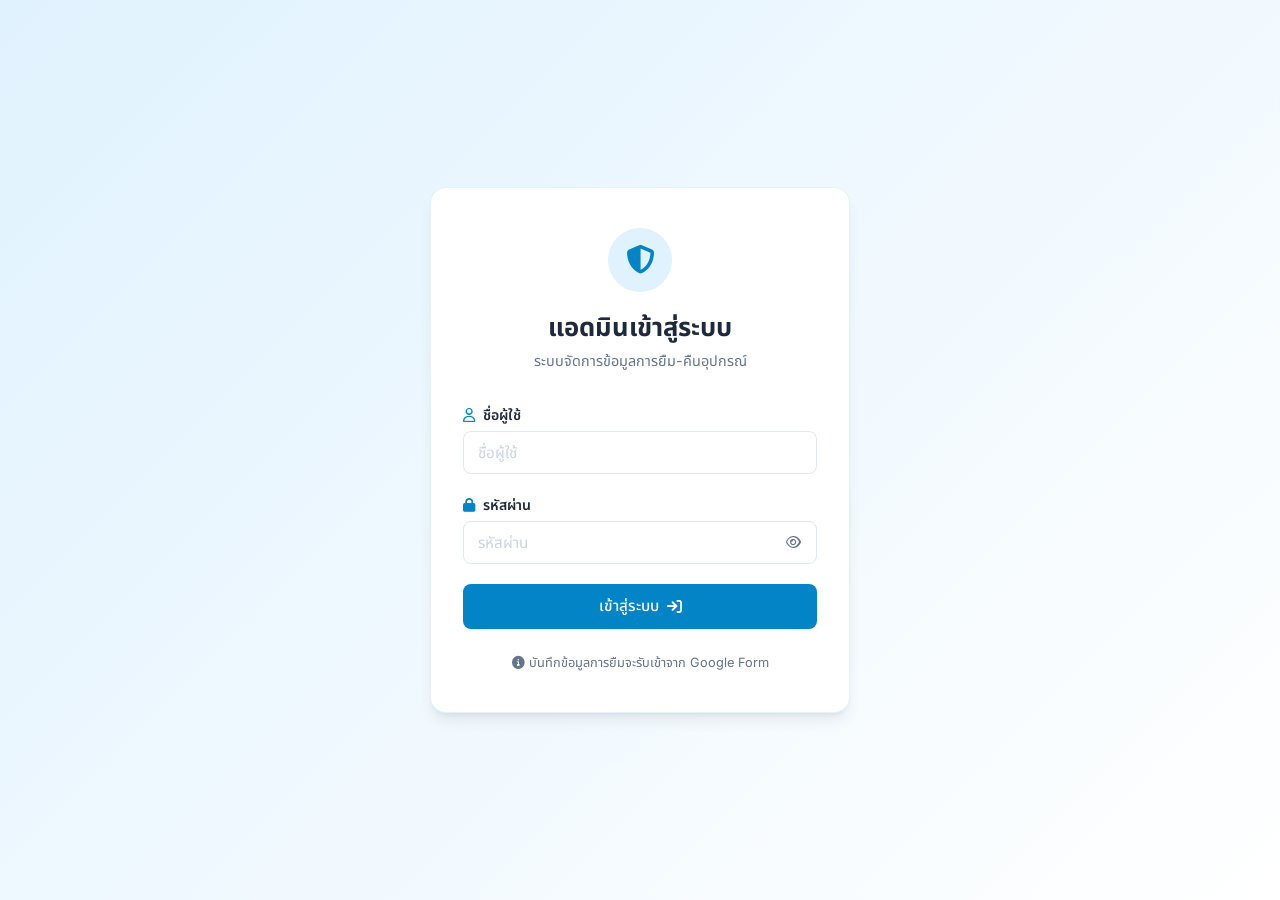
==== index.html @ 45a6f3db "Add date filter, pagination, CSV export, fix overdue status on form submit - Date range filter for s" ====
<!DOCTYPE html>
<html lang="th">
<head>
  <meta charset="UTF-8">
  <meta name="viewport" content="width=device-width, initial-scale=1.0">
  <title>ระบบยืม-คืนอุปกรณ์ - Admin Dashboard</title>
  <!-- Google Fonts -->
  <link rel="preconnect" href="https://fonts.googleapis.com">
  <link rel="preconnect" href="https://fonts.gstatic.com" crossorigin>
  <link href="https://fonts.googleapis.com/css2?family=Inter:wght@300;400;500;600;700&family=Noto+Sans+Thai:wght@300;400;500;600;700&display=swap" rel="stylesheet">
  <!-- CSS Styles -->
  <link rel="stylesheet" href="styles.css">
  <!-- FontAwesome for Icons -->
  <link rel="stylesheet" href="https://cdnjs.cloudflare.com/ajax/libs/font-awesome/6.4.0/css/all.min.css">
</head>
<body>

  <!-- Toast Notification Container -->
  <div id="toast-container" class="toast-container"></div>

  <!-- ==================== LOGIN SCREEN ==================== -->
  <div id="login-screen" class="auth-wrapper">
    <div class="auth-card">
      <div class="auth-header">
        <div class="auth-icon-circle">
          <i class="fa-solid fa-shield-halved"></i>
        </div>
        <h2>แอดมินเข้าสู่ระบบ</h2>
        <p>ระบบจัดการข้อมูลการยืม-คืนอุปกรณ์</p>
      </div>
      
      <form id="login-form" autocomplete="off">
        <div class="form-group">
          <label for="username"><i class="fa-regular fa-user"></i> ชื่อผู้ใช้</label>
          <input type="text" id="username" placeholder="ชื่อผู้ใช้" required>
        </div>
        
        <div class="form-group">
          <label for="password"><i class="fa-solid fa-lock"></i> รหัสผ่าน</label>
          <div class="password-input-wrapper">
            <input type="password" id="password" placeholder="รหัสผ่าน" required>
            <button type="button" id="toggle-password" class="btn-icon">
              <i class="fa-regular fa-eye"></i>
            </button>
          </div>
        </div>

        <button type="submit" class="btn btn-primary btn-block">
          <span>เข้าสู่ระบบ</span>
          <i class="fa-solid fa-arrow-right-to-bracket"></i>
        </button>
      </form>
      <div class="auth-footer">
        <p><i class="fa-solid fa-info-circle"></i> บันทึกข้อมูลการยืมจะรับเข้าจาก Google Form</p>
      </div>
    </div>
  </div>

  <!-- ==================== DASHBOARD SCREEN ==================== -->
  <div id="dashboard-screen" class="dashboard-wrapper" style="display: none;">
    
    <!-- Navigation Sidebar/Topbar -->
    <header class="navbar">
      <div class="navbar-brand">
        <div class="logo-circle">
          <i class="fa-solid fa-boxes-stacked"></i>
        </div>
        <div class="brand-text">
          <h1>ระบบยืม-คืนอุปกรณ์</h1>
          <span>แผงควบคุมผู้ดูแลระบบ (Admin)</span>
        </div>
      </div>
      <div class="navbar-actions">
        <span class="user-badge">
          <i class="fa-solid fa-user-gear"></i> ผู้ดูแลระบบ
        </span>
        <button id="btn-logout" class="btn btn-outline-danger">
          <i class="fa-solid fa-arrow-right-from-bracket"></i>
          <span>ออกจากระบบ</span>
        </button>
      </div>
    </header>

    <main class="dashboard-content">
      <!-- Welcome Alert Panel -->
      <div class="welcome-banner">
        <div class="banner-icon">
          <i class="fa-solid fa-circle-info"></i>
        </div>
        <div class="banner-text">
          <h3>ยินดีต้อนรับสู่ระบบจัดการข้อมูลยืม-คืน</h3>
          <p>ข้อมูลในตารางซิงค์จาก Google Sheets อัตโนมัติทุก 10 วินาที</p>
        </div>
        <button class="banner-close-btn" onclick="this.parentElement.remove()">&times;</button>
      </div>

      <!-- ==================== DAILY SUMMARY ==================== -->
      <section class="summary-section">
        <div class="section-header">
          <h2><i class="fa-solid fa-chart-pie"></i> สรุปความเคลื่อนไหว</h2>
          <div class="date-filter-group">
            <input type="date" id="filter-date-from" class="date-filter-input">
            <span class="date-filter-sep">ถึง</span>
            <input type="date" id="filter-date-to" class="date-filter-input">
            <button type="button" id="btn-today" class="btn-today">วันนี้</button>
          </div>
        </div>
        
        <div class="stats-grid">
          <!-- Card 1: Total Borrows Today -->
          <div class="stat-card">
            <div class="stat-icon bg-blue-light">
              <i class="fa-solid fa-calendar-plus text-blue"></i>
            </div>
            <div class="stat-info">
              <span class="stat-label" id="stat-label-borrows">รายการยืมวันนี้</span>
              <h3 id="stat-borrows-today" class="stat-number">0</h3>
              <span class="stat-subtext" id="stat-sub-borrows">อัปเดตวันนี้</span>
            </div>
          </div>

          <!-- Card 2: Returned Today -->
          <div class="stat-card">
            <div class="stat-icon bg-green-light">
              <i class="fa-solid fa-calendar-check text-green"></i>
            </div>
            <div class="stat-info">
              <span class="stat-label" id="stat-label-returns">ส่งคืนสำเร็จวันนี้</span>
              <h3 id="stat-returns-today" class="stat-number">0</h3>
              <span class="stat-subtext" id="stat-sub-returns">เช็คอินวันนี้</span>
            </div>
          </div>

          <!-- Card 3: Currently Borrowed -->
          <div class="stat-card">
            <div class="stat-icon bg-yellow-light">
              <i class="fa-solid fa-hourglass-half text-yellow"></i>
            </div>
            <div class="stat-info">
              <span class="stat-label">กำลังยืมอยู่ตอนนี้</span>
              <h3 id="stat-currently-borrowed" class="stat-number">0</h3>
              <span class="stat-subtext">ค้างส่งคืน</span>
            </div>
          </div>

          <!-- Card 4: Overdue Items -->
          <div class="stat-card">
            <div class="stat-icon bg-red-light">
              <i class="fa-solid fa-triangle-exclamation text-red"></i>
            </div>
            <div class="stat-info">
              <span class="stat-label">เกินกำหนดส่งคืน</span>
              <h3 id="stat-overdue" class="stat-number">0</h3>
              <span class="stat-subtext">รายการที่เลยกำหนด</span>
            </div>
          </div>
        </div>
      </section>

      <!-- ==================== TABLE RECORDS & CONTROLS ==================== -->
      <section class="table-section">
        <div class="table-controls-wrapper">
          <div class="controls-left">
            <div class="search-wrapper">
              <i class="fa-solid fa-magnifying-glass search-icon"></i>
              <input type="text" id="search-input" placeholder="ค้นหาด้วย ชื่อ, แผนก, อุปกรณ์...">
            </div>
            
            <div class="filter-wrapper">
              <i class="fa-solid fa-filter filter-icon"></i>
              <select id="status-filter">
                <option value="all">สถานะทั้งหมด</option>
                <option value="borrowing">กำลังยืม</option>
                <option value="returned">คืนแล้ว</option>
                <option value="overdue">เกินกำหนดส่งคืน</option>
              </select>
            </div>
          </div>
          
          <div class="controls-right">
            <button type="button" id="btn-export-csv" class="btn btn-outline">
              <i class="fa-solid fa-file-csv"></i> Export Excel
            </button>
          </div>
        </div>

        <!-- Scrollable Table Card -->
        <div class="table-card">
          <div class="table-responsive">
            <table id="records-table">
              <thead>
                <tr>
                  <th style="width: 60px;">ลำดับ</th>
                  <th style="width: 160px;">วันเวลาที่ทำรายการ</th>
                  <th>ชื่อ</th>
                  <th style="width: 120px;">แผนก</th>
                  <th>อุปกรณ์ที่ยืม</th>
                  <th style="width: 120px;">วันยืม</th>
                  <th style="width: 120px;">วันคืน</th>
                  <th style="width: 110px; text-align: center;">สถานะ</th>
                  <th>หมายเหตุ</th>
                  <th style="width: 130px; text-align: center;">จัดการ</th>
                </tr>
              </thead>
              <tbody id="records-tbody">
                <!-- Data rows will be injected here via app.js -->
              </tbody>
            </table>
          </div>
          
          <!-- Empty State -->
          <div id="empty-state" class="empty-state" style="display: none;">
            <div class="empty-state-icon">
              <i class="fa-regular fa-folder-open"></i>
            </div>
            <h3>ไม่พบข้อมูลบันทึกการยืม</h3>
            <p>กรุณาลองเปลี่ยนคำค้นหา หรือรอข้อมูลจาก Google Form</p>
          </div>
          
          <!-- Table Footer -->
          <div class="table-footer">
            <span id="records-count">แสดงทั้งหมด 0 รายการ</span>
            <span class="auto-save-tag"><i class="fa-solid fa-cloud-arrow-up"></i> ซิงค์กับ Google Sheets อัตโนมัติ</span>
          </div>

          <!-- Pagination -->
          <div id="pagination-wrapper" class="pagination-wrapper">
            <button type="button" id="btn-prev-page" class="btn-page">
              <i class="fa-solid fa-chevron-left"></i> ก่อนหน้า
            </button>
            <span id="page-info" class="page-info">หน้า 1 / 1</span>
            <button type="button" id="btn-next-page" class="btn-page">
              ถัดไป <i class="fa-solid fa-chevron-right"></i>
            </button>
          </div>
        </div>
      </section>
    </main>
  </div>


  <!-- ==================== MODALS ==================== -->

  <!-- 1. EDIT RECORD MODAL -->
  <div id="edit-modal" class="modal-backdrop">
    <div class="modal-card">
      <div class="modal-header">
        <h3><i class="fa-solid fa-pen-to-square text-blue"></i> แก้ไขข้อมูลบันทึกการยืม</h3>
        <button class="modal-close-btn">&times;</button>
      </div>
      <form id="edit-form">
        <input type="hidden" id="edit-id">

        <div class="modal-body">
          <div class="form-row">
            <div class="form-group col-6">
              <label>ชื่อ</label>
              <div id="edit-name" class="field-readonly"></div>
            </div>
            <div class="form-group col-6">
              <label>แผนก</label>
              <div id="edit-surname" class="field-readonly"></div>
            </div>
          </div>

          <div class="form-group">
            <label for="edit-equipment">อุปกรณ์ที่ยืม</label>
            <input type="text" id="edit-equipment" required>
          </div>

          <div class="form-row">
            <div class="form-group col-6">
              <label>วันยืม</label>
              <div id="edit-borrow-date" class="field-readonly"></div>
            </div>
            <div class="form-group col-6">
              <label for="edit-return-date">วันคืน</label>
              <input type="date" id="edit-return-date" required>
            </div>
          </div>

          <div class="form-row">
            <div class="form-group col-6">
              <label for="edit-status">สถานะ</label>
              <select id="edit-status" class="status-select">
                <option value="กำลังยืม">กำลังยืม</option>
                <option value="คืนแล้ว">คืนแล้ว</option>
              </select>
            </div>
            <div class="form-group col-6">
              <label>วันเวลาที่ทำรายการ</label>
              <div id="edit-timestamp" class="field-readonly"></div>
            </div>
          </div>

          <div class="form-group">
            <label for="edit-notes">หมายเหตุ</label>
            <textarea id="edit-notes" rows="2" placeholder="ใส่หมายเหตุ..."></textarea>
          </div>
        </div>
        
        <div class="modal-footer">
          <button type="button" class="btn btn-outline modal-close-btn">ยกเลิก</button>
          <button type="submit" class="btn btn-primary">บันทึกการเปลี่ยนแปลง</button>
        </div>
      </form>
    </div>
  </div>



  <!-- Photo Lightbox -->
  <div id="photo-lightbox" class="lightbox-backdrop" onclick="closePhotoLightbox()">
    <div class="lightbox-content" onclick="event.stopPropagation()">
      <img id="lightbox-img" class="lightbox-img" src="" alt="">
      <button type="button" class="lightbox-close" onclick="closePhotoLightbox()">&times;</button>
    </div>
  </div>

  <!-- JS Logic -->
  <script src="app.js"></script>
</body>
</html>
---- styles.css ----
/* ==================== GLOBAL STYLES & RESET ==================== */
:root {
  --primary-color: #0284c7;     /* Sky 600 */
  --primary-hover: #0369a1;     /* Sky 700 */
  --primary-light: #e0f2fe;     /* Sky 100 */
  --primary-bg: #f0f9ff;        /* Sky 50 */
  
  --bg-dark-gray: #0f172a;      /* Slate 900 */
  --text-main: #334155;         /* Slate 700 */
  --text-dark: #1e293b;         /* Slate 800 */
  --text-muted: #64748b;        /* Slate 500 */
  
  --success-color: #22c55e;     /* Green 500 */
  --success-bg: #dcfce7;        /* Green 100 */
  --success-text: #15803d;      /* Green 700 */
  
  --warning-color: #eab308;     /* Yellow 500 */
  --warning-bg: #fef9c3;        /* Yellow 100 */
  --warning-text: #a16207;      /* Yellow 700 */
  
  --danger-color: #ef4444;      /* Red 500 */
  --danger-bg: #fee2e2;         /* Red 100 */
  --danger-text: #b91c1c;       /* Red 700 */

  --border-color: #e2e8f0;      /* Slate 200 */
  --input-focus: #bae6fd;       /* Sky 200 */
  
  --shadow-sm: 0 1px 3px 0 rgba(0, 0, 0, 0.05), 0 1px 2px -1px rgba(0, 0, 0, 0.05);
  --shadow-md: 0 4px 6px -1px rgba(0, 0, 0, 0.05), 0 2px 4px -2px rgba(0, 0, 0, 0.05);
  --shadow-lg: 0 10px 15px -3px rgba(0, 0, 0, 0.08), 0 4px 6px -4px rgba(0, 0, 0, 0.08);
  --radius-sm: 8px;
  --radius-md: 12px;
  --radius-lg: 16px;
  
  --transition-fast: 0.2s ease;
  --transition-normal: 0.3s cubic-bezier(0.4, 0, 0.2, 1);
}

* {
  box-sizing: border-box;
  margin: 0;
  padding: 0;
}

body {
  font-family: 'Inter', 'Noto Sans Thai', -apple-system, BlinkMacSystemFont, "Segoe UI", Roboto, sans-serif;
  background-color: var(--primary-bg);
  color: var(--text-main);
  line-height: 1.5;
  -webkit-font-smoothing: antialiased;
}

/* ==================== BUTTON STYLES ==================== */
.btn {
  display: inline-flex;
  align-items: center;
  justify-content: center;
  gap: 8px;
  font-family: inherit;
  font-size: 0.95rem;
  font-weight: 500;
  padding: 10px 18px;
  border-radius: var(--radius-sm);
  border: 1px solid transparent;
  cursor: pointer;
  transition: all var(--transition-fast);
}

.btn-primary {
  background-color: var(--primary-color);
  color: #ffffff;
}
.btn-primary:hover {
  background-color: var(--primary-hover);
  transform: translateY(-1px);
  box-shadow: 0 4px 12px rgba(2, 132, 199, 0.2);
}
.btn-primary:active {
  transform: translateY(0);
}

.btn-outline {
  background-color: transparent;
  border-color: var(--border-color);
  color: var(--text-main);
}
.btn-outline:hover {
  background-color: #ffffff;
  border-color: var(--primary-color);
  color: var(--primary-color);
}

.btn-outline-danger {
  background-color: transparent;
  border-color: var(--danger-color);
  color: var(--danger-color);
}
.btn-outline-danger:hover {
  background-color: var(--danger-bg);
  color: var(--danger-text);
}

.btn-block {
  width: 100%;
}

.btn-icon {
  background: transparent;
  border: none;
  cursor: pointer;
  padding: 6px;
  border-radius: 4px;
  color: var(--text-muted);
  display: inline-flex;
  align-items: center;
  justify-content: center;
  transition: all var(--transition-fast);
}
.btn-icon:hover {
  color: var(--text-dark);
  background-color: rgba(0, 0, 0, 0.05);
}

/* Action table buttons */
.btn-action-edit {
  color: var(--primary-color);
  background-color: var(--primary-light);
  border: none;
  padding: 6px 12px;
  font-size: 0.85rem;
  font-weight: 600;
  border-radius: 6px;
  cursor: pointer;
  display: inline-flex;
  align-items: center;
  gap: 6px;
  transition: all var(--transition-fast);
}
.btn-action-edit:hover {
  background-color: var(--primary-color);
  color: #ffffff;
  transform: translateY(-1px);
}

.btn-action-delete {
  color: var(--danger-color);
  background-color: var(--danger-bg);
  border: none;
  padding: 6px 12px;
  font-size: 0.85rem;
  font-weight: 600;
  border-radius: 6px;
  cursor: pointer;
  display: inline-flex;
  align-items: center;
  gap: 6px;
  transition: all var(--transition-fast);
}
.btn-action-delete:hover {
  background-color: var(--danger-color);
  color: #ffffff;
  transform: translateY(-1px);
}

/* ==================== LOGIN SCREEN ==================== */
.auth-wrapper {
  min-height: 100vh;
  display: flex;
  align-items: center;
  justify-content: center;
  padding: 24px;
  background: linear-gradient(135deg, #e0f2fe 0%, #ffffff 100%);
  animation: fadeIn var(--transition-normal);
}

.auth-card {
  background-color: #ffffff;
  width: 100%;
  max-width: 420px;
  padding: 40px 32px;
  border-radius: var(--radius-lg);
  box-shadow: var(--shadow-lg);
  border: 1px solid rgba(2, 132, 199, 0.1);
}

.auth-header {
  text-align: center;
  margin-bottom: 32px;
}

.auth-icon-circle {
  width: 64px;
  height: 64px;
  background-color: var(--primary-light);
  border-radius: 50%;
  display: flex;
  align-items: center;
  justify-content: center;
  margin: 0 auto 16px;
  font-size: 1.8rem;
  color: var(--primary-color);
}

.auth-header h2 {
  font-size: 1.6rem;
  color: var(--text-dark);
  font-weight: 700;
  margin-bottom: 4px;
}

.auth-header p {
  color: var(--text-muted);
  font-size: 0.9rem;
}

.form-group {
  margin-bottom: 20px;
}

.form-group label {
  display: block;
  font-size: 0.88rem;
  font-weight: 600;
  margin-bottom: 6px;
  color: var(--text-dark);
}

.form-group label i {
  margin-right: 4px;
  color: var(--primary-color);
}

.form-group input,
.form-group select,
.form-group textarea {
  width: 100%;
  padding: 11px 14px;
  font-family: inherit;
  font-size: 0.95rem;
  color: var(--text-dark);
  background-color: #ffffff;
  border: 1px solid var(--border-color);
  border-radius: var(--radius-sm);
  transition: all var(--transition-fast);
}

.form-group input::placeholder {
  color: #cbd5e1;
}

.field-readonly {
  width: 100%;
  padding: 11px 14px;
  background-color: #f1f5f9;
  color: #64748b;
  border: 1px solid #e2e8f0;
  border-radius: var(--radius-sm);
  font-size: 0.95rem;
  font-family: inherit;
  min-height: 42px;
  box-sizing: border-box;
  -webkit-user-select: none;
  user-select: none;
}

.form-group input:focus,
.form-group select:focus,
.form-group textarea:focus {
  outline: none;
  border-color: var(--primary-color);
  box-shadow: 0 0 0 3px var(--input-focus);
}

.password-input-wrapper {
  position: relative;
}

.password-input-wrapper input {
  padding-right: 45px;
}

.password-input-wrapper .btn-icon {
  position: absolute;
  right: 10px;
  top: 50%;
  transform: translateY(-50%);
}

.auth-footer {
  text-align: center;
  margin-top: 24px;
  font-size: 0.8rem;
  color: var(--text-muted);
}

/* ==================== MAIN DASHBOARD LAYOUT ==================== */
.dashboard-wrapper {
  min-height: 100vh;
  display: flex;
  flex-direction: column;
  animation: fadeIn var(--transition-normal);
}

/* Navbar */
.navbar {
  background-color: #ffffff;
  border-bottom: 1px solid var(--border-color);
  padding: 16px 32px;
  display: flex;
  justify-content: space-between;
  align-items: center;
  position: sticky;
  top: 0;
  z-index: 100;
  box-shadow: var(--shadow-sm);
}

.navbar-brand {
  display: flex;
  align-items: center;
  gap: 16px;
}

.logo-circle {
  width: 44px;
  height: 44px;
  background-color: var(--primary-light);
  color: var(--primary-color);
  border-radius: 12px;
  display: flex;
  align-items: center;
  justify-content: center;
  font-size: 1.3rem;
}

.brand-text h1 {
  font-size: 1.15rem;
  font-weight: 700;
  color: var(--text-dark);
  line-height: 1.2;
}

.brand-text span {
  font-size: 0.8rem;
  color: var(--text-muted);
}

.navbar-actions {
  display: flex;
  align-items: center;
  gap: 20px;
}

.user-badge {
  background-color: var(--primary-bg);
  border: 1px solid var(--border-color);
  padding: 6px 12px;
  border-radius: 20px;
  font-size: 0.88rem;
  font-weight: 600;
  color: var(--primary-color);
  display: inline-flex;
  align-items: center;
  gap: 6px;
}

/* Main Content Wrapper */
.dashboard-content {
  flex: 1;
  padding: 32px;
  max-width: 1440px;
  width: 100%;
  margin: 0 auto;
  display: flex;
  flex-direction: column;
  gap: 32px;
}

/* Welcome Alert Banner */
.welcome-banner {
  background: linear-gradient(90deg, #bae6fd 0%, #e0f2fe 100%);
  border-left: 5px solid var(--primary-color);
  border-radius: var(--radius-sm);
  padding: 18px 24px;
  display: flex;
  align-items: center;
  gap: 16px;
  position: relative;
  box-shadow: var(--shadow-sm);
}

.banner-icon {
  font-size: 1.5rem;
  color: var(--primary-hover);
}

.banner-text h3 {
  font-size: 1rem;
  font-weight: 700;
  color: var(--primary-hover);
  margin-bottom: 2px;
}

.banner-text p {
  font-size: 0.9rem;
  color: #0369a1;
}

.banner-close-btn {
  position: absolute;
  right: 18px;
  top: 50%;
  transform: translateY(-50%);
  background: none;
  border: none;
  font-size: 1.5rem;
  cursor: pointer;
  color: var(--primary-hover);
  opacity: 0.7;
  transition: opacity var(--transition-fast);
}
.banner-close-btn:hover {
  opacity: 1;
}

/* ==================== SUMMARY CARDS ==================== */
.summary-section {
  display: flex;
  flex-direction: column;
  gap: 16px;
}

.section-header {
  display: flex;
  justify-content: space-between;
  align-items: center;
}

.section-header h2 {
  font-size: 1.15rem;
  font-weight: 700;
  color: var(--text-dark);
  display: flex;
  align-items: center;
  gap: 8px;
}

.date-badge {
  background-color: #ffffff;
  color: var(--text-muted);
  border: 1px solid var(--border-color);
  padding: 4px 12px;
  border-radius: 20px;
  font-size: 0.85rem;
  font-weight: 500;
}

.stats-grid {
  display: grid;
  grid-template-columns: repeat(auto-fit, minmax(240px, 1fr));
  gap: 20px;
}

.stat-card {
  background-color: #ffffff;
  border-radius: var(--radius-md);
  padding: 24px;
  display: flex;
  align-items: center;
  gap: 20px;
  box-shadow: var(--shadow-md);
  border: 1px solid #ffffff;
  transition: transform var(--transition-fast), box-shadow var(--transition-fast);
}
.stat-card:hover {
  transform: translateY(-2px);
  box-shadow: var(--shadow-lg);
}

.stat-icon {
  width: 56px;
  height: 56px;
  border-radius: 14px;
  display: flex;
  align-items: center;
  justify-content: center;
  font-size: 1.5rem;
}

.stat-info {
  display: flex;
  flex-direction: column;
}

.stat-label {
  font-size: 0.85rem;
  color: var(--text-muted);
  font-weight: 500;
}

.stat-number {
  font-size: 1.8rem;
  font-weight: 700;
  color: var(--text-dark);
  line-height: 1.2;
  margin: 2px 0;
}

.stat-subtext {
  font-size: 0.75rem;
  color: var(--text-muted);
}

/* Color variations for icons */
.bg-blue-light { background-color: #e0f2fe; }
.text-blue { color: #0284c7; }

.bg-green-light { background-color: #dcfce7; }
.text-green { color: #16a34a; }

.bg-yellow-light { background-color: #fef9c3; }
.text-yellow { color: #ca8a04; }

.bg-red-light { background-color: #fee2e2; }
.text-red { color: #dc2626; }

/* ==================== RECORDS TABLE & FILTERS ==================== */
.table-section {
  display: flex;
  flex-direction: column;
  gap: 16px;
}

.table-controls-wrapper {
  display: flex;
  justify-content: space-between;
  align-items: center;
  flex-wrap: wrap;
  gap: 16px;
}

.controls-left {
  display: flex;
  align-items: center;
  gap: 12px;
  flex-wrap: wrap;
}

.search-wrapper {
  position: relative;
  min-width: 320px;
}

.search-icon {
  position: absolute;
  left: 14px;
  top: 50%;
  transform: translateY(-50%);
  color: var(--text-muted);
  font-size: 0.9rem;
}

.search-wrapper input {
  width: 100%;
  padding: 10px 14px 10px 40px;
  border: 1px solid var(--border-color);
  border-radius: var(--radius-sm);
  background-color: #ffffff;
  font-family: inherit;
  font-size: 0.9rem;
  transition: all var(--transition-fast);
}
.search-wrapper input:focus {
  outline: none;
  border-color: var(--primary-color);
  box-shadow: 0 0 0 3px var(--input-focus);
}

.filter-wrapper {
  position: relative;
}

.filter-icon {
  position: absolute;
  left: 14px;
  top: 50%;
  transform: translateY(-50%);
  color: var(--text-muted);
  pointer-events: none;
  font-size: 0.85rem;
}

.filter-wrapper select {
  padding: 10px 32px 10px 36px;
  border: 1px solid var(--border-color);
  border-radius: var(--radius-sm);
  background-color: #ffffff;
  font-family: inherit;
  font-size: 0.9rem;
  cursor: pointer;
  appearance: none;
  color: var(--text-main);
  transition: all var(--transition-fast);
}
.filter-wrapper select:focus {
  outline: none;
  border-color: var(--primary-color);
  box-shadow: 0 0 0 3px var(--input-focus);
}

.controls-right {
  display: flex;
  gap: 12px;
}

/* Table Card Container */
.table-card {
  background-color: #ffffff;
  border-radius: var(--radius-md);
  box-shadow: var(--shadow-md);
  border: 1px solid var(--border-color);
  overflow: hidden;
}

.table-responsive {
  width: 100%;
  overflow-x: auto;
}

/* Custom Table Styles */
table {
  width: 100%;
  border-collapse: collapse;
  text-align: left;
  font-size: 0.92rem;
  color: var(--text-main);
}

th {
  background-color: var(--primary-bg);
  color: var(--text-dark);
  font-weight: 600;
  padding: 16px 20px;
  border-bottom: 2px solid var(--border-color);
  white-space: nowrap;
}

td {
  padding: 16px 20px;
  border-bottom: 1px solid var(--border-color);
  vertical-align: middle;
  transition: background-color var(--transition-fast);
}

tr:last-child td {
  border-bottom: none;
}

tr:hover td {
  background-color: var(--primary-bg);
}

/* Badge Styles */
.badge {
  display: inline-flex;
  align-items: center;
  gap: 4px;
  padding: 4px 10px;
  border-radius: 12px;
  font-size: 0.8rem;
  font-weight: 600;
  white-space: nowrap;
}

.badge-success {
  background-color: var(--success-bg);
  color: var(--success-text);
}

.badge-warning {
  background-color: var(--warning-bg);
  color: var(--warning-text);
}

.badge-danger {
  background-color: var(--danger-bg);
  color: var(--danger-text);
}

.timestamp-text {
  font-size: 0.8rem;
  color: var(--text-muted);
}

.notes-text {
  max-width: 200px;
  white-space: nowrap;
  overflow: hidden;
  text-overflow: ellipsis;
  color: var(--text-muted);
  font-size: 0.85rem;
}

.notes-text:hover {
  white-space: normal;
  overflow: visible;
  color: var(--text-main);
}

.table-actions {
  display: flex;
  gap: 8px;
  justify-content: center;
}

/* Empty State Styles */
.empty-state {
  text-align: center;
  padding: 60px 24px;
}

.empty-state-icon {
  font-size: 3rem;
  color: var(--text-muted);
  margin-bottom: 16px;
  opacity: 0.5;
}

.empty-state h3 {
  font-size: 1.15rem;
  color: var(--text-dark);
  margin-bottom: 6px;
}

.empty-state p {
  color: var(--text-muted);
  font-size: 0.9rem;
}

/* Table Footer */
.table-footer {
  border-top: 1px solid var(--border-color);
  padding: 16px 24px;
  display: flex;
  justify-content: space-between;
  align-items: center;
  font-size: 0.85rem;
  color: var(--text-muted);
  background-color: #fafafa;
}

.auto-save-tag {
  color: var(--primary-color);
  font-weight: 500;
  display: flex;
  align-items: center;
  gap: 6px;
}

/* ==================== MODAL STYLES ==================== */
.modal-backdrop {
  position: fixed;
  top: 0;
  left: 0;
  right: 0;
  bottom: 0;
  background-color: rgba(15, 23, 42, 0.4); /* Dark translucent background */
  backdrop-filter: blur(4px);
  display: flex;
  align-items: center;
  justify-content: center;
  padding: 24px;
  z-index: 1000;
  opacity: 0;
  pointer-events: none;
  transition: opacity var(--transition-normal);
}

.modal-backdrop.open {
  opacity: 1;
  pointer-events: auto;
}

.modal-card {
  background-color: #ffffff;
  border-radius: var(--radius-lg);
  box-shadow: var(--shadow-lg);
  width: 100%;
  max-width: 560px;
  border: 1px solid var(--border-color);
  transform: translateY(20px) scale(0.95);
  transition: transform var(--transition-normal);
}

.modal-large {
  max-width: 800px;
}

.modal-backdrop.open .modal-card {
  transform: translateY(0) scale(1);
}

.modal-header {
  padding: 20px 24px;
  border-bottom: 1px solid var(--border-color);
  display: flex;
  justify-content: space-between;
  align-items: center;
}

.modal-header h3 {
  font-size: 1.15rem;
  font-weight: 700;
  color: var(--text-dark);
  display: flex;
  align-items: center;
  gap: 8px;
}

.modal-close-btn {
  background: none;
  border: none;
  font-size: 1.5rem;
  cursor: pointer;
  color: var(--text-muted);
  transition: color var(--transition-fast);
}
.modal-close-btn:hover {
  color: var(--text-dark);
}

.modal-body {
  padding: 24px;
  max-height: 70vh;
  overflow-y: auto;
}

.field-display {
  background: #f1f5f9;
  border: 1px solid #e2e8f0;
  border-radius: 8px;
  padding: 10px 14px;
  margin: 0;
  color: #64748b;
  font-size: 0.95rem;
  min-height: 42px;
}

.modal-footer {
  padding: 16px 24px;
  border-top: 1px solid var(--border-color);
  display: flex;
  justify-content: flex-end;
  gap: 12px;
}

.form-row {
  display: flex;
  gap: 16px;
}

.col-6 {
  flex: 1;
}

.guide-text {
  font-size: 0.9rem;
  color: var(--text-muted);
  margin-bottom: 20px;
  line-height: 1.6;
}

/* Code block styles in Connection Guide */
.step-guide {
  display: flex;
  flex-direction: column;
  gap: 24px;
}

.step-item {
  display: flex;
  gap: 16px;
}

.step-number {
  width: 32px;
  height: 32px;
  background-color: var(--primary-light);
  color: var(--primary-color);
  font-weight: 700;
  border-radius: 50%;
  display: flex;
  align-items: center;
  justify-content: center;
  flex-shrink: 0;
}

.step-content h4 {
  font-size: 0.95rem;
  color: var(--text-dark);
  margin-bottom: 4px;
  font-weight: 600;
}

.step-content p {
  font-size: 0.88rem;
  color: var(--text-muted);
  line-height: 1.5;
}

.code-container {
  background-color: #f8fafc;
  border: 1px solid var(--border-color);
  border-radius: var(--radius-sm);
  padding: 14px;
  margin-top: 12px;
  max-height: 200px;
  overflow-y: auto;
}

.code-container pre {
  margin: 0;
}

.code-container code {
  font-family: Consolas, Monaco, 'Andale Mono', monospace;
  font-size: 0.8rem;
  color: #0f172a;
}

/* ==================== TOAST NOTIFICATIONS ==================== */
.toast-container {
  position: fixed;
  top: 24px;
  right: 24px;
  z-index: 1100;
  display: flex;
  flex-direction: column;
  gap: 12px;
}

.toast {
  background-color: #ffffff;
  border-left: 4px solid var(--primary-color);
  border-radius: var(--radius-sm);
  padding: 14px 20px;
  box-shadow: var(--shadow-lg);
  display: flex;
  align-items: center;
  gap: 12px;
  min-width: 280px;
  animation: slideIn var(--transition-normal);
  transition: transform var(--transition-fast), opacity var(--transition-fast);
}

.toast.toast-success {
  border-left-color: var(--success-color);
}
.toast.toast-danger {
  border-left-color: var(--danger-color);
}
.toast.toast-warning {
  border-left-color: var(--warning-color);
}

.toast-icon {
  font-size: 1.2rem;
}
.toast-success .toast-icon { color: var(--success-color); }
.toast-danger .toast-icon { color: var(--danger-color); }
.toast-warning .toast-icon { color: var(--warning-color); }

.toast-message {
  font-size: 0.88rem;
  font-weight: 500;
  color: var(--text-dark);
}

/* ==================== ANIMATIONS ==================== */
@keyframes fadeIn {
  from { opacity: 0; }
  to { opacity: 1; }
}

@keyframes slideIn {
  from {
    transform: translateX(100%);
    opacity: 0;
  }
  to {
    transform: translateX(0);
    opacity: 1;
  }
}

/* ==================== DATE FILTER ==================== */
.date-filter-group {
  display: flex;
  align-items: center;
  gap: 8px;
  flex-wrap: wrap;
}
.date-filter-input {
  border: 1.5px solid var(--border-color);
  border-radius: var(--radius-sm);
  padding: 6px 10px;
  font-size: 0.85rem;
  font-family: inherit;
  color: var(--text-dark);
  background: #fff;
  cursor: pointer;
}
.date-filter-input:focus {
  outline: none;
  border-color: var(--primary-color);
  box-shadow: 0 0 0 2px var(--input-focus);
}
.date-filter-sep { color: var(--text-muted); font-size: 0.85rem; }
.btn-today {
  background: var(--primary-light);
  border: 1.5px solid transparent;
  border-radius: var(--radius-sm);
  padding: 6px 14px;
  font-size: 0.85rem;
  font-family: inherit;
  color: var(--primary-color);
  font-weight: 500;
  cursor: pointer;
  transition: all var(--transition-fast);
  white-space: nowrap;
}
.btn-today:hover { background: var(--primary-color); color: #fff; }

/* ==================== PAGINATION ==================== */
.pagination-wrapper {
  display: flex;
  align-items: center;
  justify-content: center;
  gap: 14px;
  padding: 14px 20px;
  border-top: 1px solid var(--border-color);
}
.btn-page {
  display: inline-flex;
  align-items: center;
  gap: 6px;
  padding: 7px 16px;
  border: 1.5px solid var(--border-color);
  border-radius: var(--radius-sm);
  background: #fff;
  color: var(--text-main);
  font-size: 0.875rem;
  font-family: inherit;
  cursor: pointer;
  transition: all var(--transition-fast);
}
.btn-page:hover:not(:disabled) {
  border-color: var(--primary-color);
  color: var(--primary-color);
}
.btn-page:disabled { opacity: 0.35; cursor: not-allowed; }
.page-info { color: var(--text-muted); font-size: 0.9rem; min-width: 80px; text-align: center; }

/* ==================== PHOTO LIGHTBOX ==================== */
.lightbox-backdrop {
  display: none;
  position: fixed;
  inset: 0;
  background: rgba(0, 0, 0, 0.88);
  z-index: 10000;
  align-items: center;
  justify-content: center;
}
.lightbox-backdrop.open {
  display: flex;
}
.lightbox-content {
  position: relative;
  max-width: 90vw;
  max-height: 90vh;
}
.lightbox-img {
  max-width: 90vw;
  max-height: 85vh;
  border-radius: 12px;
  display: block;
  box-shadow: 0 8px 40px rgba(0, 0, 0, 0.5);
}
.lightbox-close {
  position: absolute;
  top: -14px;
  right: -14px;
  width: 32px;
  height: 32px;
  background: #fff;
  border: none;
  border-radius: 50%;
  cursor: pointer;
  font-size: 1.1rem;
  display: flex;
  align-items: center;
  justify-content: center;
  box-shadow: 0 2px 8px rgba(0, 0, 0, 0.2);
}

/* Clickable photo links in table */
.photo-link {
  cursor: pointer;
  color: var(--primary-color);
  font-weight: 500;
  text-underline-offset: 2px;
  text-decoration: underline;
  text-decoration-style: dotted;
  text-decoration-color: #94a3b8;
}
.photo-link:hover { color: var(--primary-hover); }

/* ==================== RESPONSIVE DESIGN ==================== */
@media (max-width: 768px) {
  .navbar {
    flex-direction: column;
    gap: 12px;
    align-items: flex-start;
    padding: 16px;
  }

  .navbar-actions {
    width: 100%;
    justify-content: space-between;
  }

  .dashboard-content {
    padding: 16px;
    gap: 20px;
  }

  /* 2x2 grid on mobile — easier to scan than 1-col */
  .stats-grid {
    grid-template-columns: repeat(2, 1fr);
    gap: 12px;
  }
  .stat-card { padding: 16px; }
  .stat-number { font-size: 1.6rem; }

  .table-controls-wrapper {
    flex-direction: column;
    align-items: stretch;
  }

  .controls-left {
    flex-direction: column;
    align-items: stretch;
  }

  .search-wrapper {
    min-width: unset;
  }

  .controls-right {
    flex-direction: column;
  }

  /* Bigger touch targets for action buttons */
  .btn-action-edit,
  .btn-action-delete {
    padding: 8px 12px;
    min-height: 36px;
  }

  .form-row {
    flex-direction: column;
    gap: 0;
  }

  .col-6 {
    width: 100%;
  }

  /* Modal: sheet style — slides up from bottom */
  .modal-card {
    position: fixed;
    bottom: 0;
    left: 0;
    right: 0;
    max-width: 100%;
    width: 100%;
    border-radius: 20px 20px 0 0;
    max-height: 92vh;
    margin: 0;
    transform: translateY(100%);
  }
  .modal-backdrop {
    align-items: flex-end;
  }
  .modal-backdrop.open .modal-card {
    transform: translateY(0) scale(1);
  }
  .modal-body {
    max-height: 65vh;
  }

  /* Bigger form inputs in modal for touch */
  .modal-body .form-group input,
  .modal-body .form-group select,
  .modal-body .form-group textarea {
    min-height: 46px;
    font-size: 1rem;
  }
  .modal-body .field-readonly {
    min-height: 46px;
    font-size: 1rem;
  }

  /* Search/filter inputs bigger on mobile */
  #search-input, #status-filter {
    min-height: 44px;
    font-size: 1rem;
  }
}
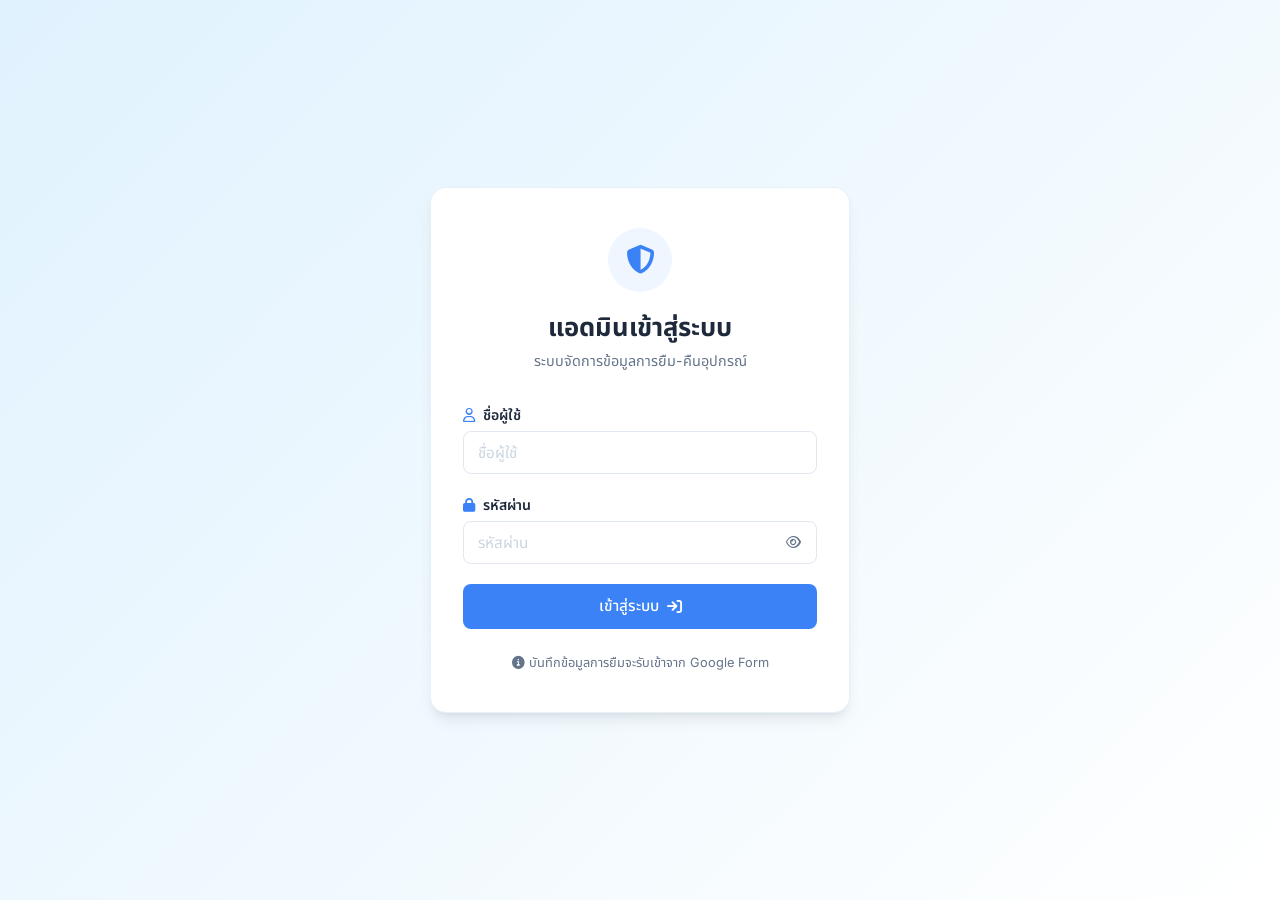
==== commit fc1725f6: "Match MES color scheme and fix login flash - Update primary colors to blue-500 (#3b82f6) matching ME" ====
--- a/index.html
+++ b/index.html
@@ -19,7 +19,7 @@
   <div id="toast-container" class="toast-container"></div>
 
   <!-- ==================== LOGIN SCREEN ==================== -->
-  <div id="login-screen" class="auth-wrapper">
+  <div id="login-screen" class="auth-wrapper" style="display:none">
     <div class="auth-card">
       <div class="auth-header">
         <div class="auth-icon-circle">
@@ -98,12 +98,6 @@
       <section class="summary-section">
         <div class="section-header">
           <h2><i class="fa-solid fa-chart-pie"></i> สรุปความเคลื่อนไหว</h2>
-          <div class="date-filter-group">
-            <input type="date" id="filter-date-from" class="date-filter-input">
-            <span class="date-filter-sep">ถึง</span>
-            <input type="date" id="filter-date-to" class="date-filter-input">
-            <button type="button" id="btn-today" class="btn-today">วันนี้</button>
-          </div>
         </div>
         
         <div class="stats-grid">
@@ -178,6 +172,12 @@
           </div>
           
           <div class="controls-right">
+            <div class="date-filter-group">
+              <input type="date" id="filter-date-from" class="date-filter-input">
+              <span class="date-filter-sep">ถึง</span>
+              <input type="date" id="filter-date-to" class="date-filter-input">
+              <button type="button" id="btn-today" class="btn-today">วันนี้</button>
+            </div>
             <button type="button" id="btn-export-csv" class="btn btn-outline">
               <i class="fa-solid fa-file-csv"></i> Export Excel
             </button>
@@ -192,11 +192,11 @@
                 <tr>
                   <th style="width: 60px;">ลำดับ</th>
                   <th style="width: 160px;">วันเวลาที่ทำรายการ</th>
-                  <th>ชื่อ</th>
-                  <th style="width: 120px;">แผนก</th>
+                  <th class="col-name">ชื่อ</th>
+                  <th style="width: 90px;">แผนก</th>
                   <th>อุปกรณ์ที่ยืม</th>
-                  <th style="width: 120px;">วันยืม</th>
-                  <th style="width: 120px;">วันคืน</th>
+                  <th style="width: 140px;">วันยืม</th>
+                  <th style="width: 140px;">วันคืน</th>
                   <th style="width: 110px; text-align: center;">สถานะ</th>
                   <th>หมายเหตุ</th>
                   <th style="width: 130px; text-align: center;">จัดการ</th>
--- a/styles.css
+++ b/styles.css
@@ -1,9 +1,9 @@
 /* ==================== GLOBAL STYLES & RESET ==================== */
 :root {
-  --primary-color: #0284c7;     /* Sky 600 */
-  --primary-hover: #0369a1;     /* Sky 700 */
-  --primary-light: #e0f2fe;     /* Sky 100 */
-  --primary-bg: #f0f9ff;        /* Sky 50 */
+  --primary-color: #3b82f6;     /* Blue 500 — matches MES */
+  --primary-hover: #2563eb;     /* Blue 600 */
+  --primary-light: #eff6ff;     /* Blue 50 */
+  --primary-bg: #f1f5f9;        /* Slate 100 — matches MES body bg */
   
   --bg-dark-gray: #0f172a;      /* Slate 900 */
   --text-main: #334155;         /* Slate 700 */
@@ -23,7 +23,7 @@
   --danger-text: #b91c1c;       /* Red 700 */
 
   --border-color: #e2e8f0;      /* Slate 200 */
-  --input-focus: #bae6fd;       /* Sky 200 */
+  --input-focus: #bfdbfe;       /* Blue 200 */
   
   --shadow-sm: 0 1px 3px 0 rgba(0, 0, 0, 0.05), 0 1px 2px -1px rgba(0, 0, 0, 0.05);
   --shadow-md: 0 4px 6px -1px rgba(0, 0, 0, 0.05), 0 2px 4px -2px rgba(0, 0, 0, 0.05);
@@ -303,8 +303,8 @@
 
 /* Navbar */
 .navbar {
-  background-color: #ffffff;
-  border-bottom: 1px solid var(--border-color);
+  background-color: #162d4a;
+  border-bottom: 1px solid #0f2744;
   padding: 16px 32px;
   display: flex;
   justify-content: space-between;
@@ -324,8 +324,8 @@
 .logo-circle {
   width: 44px;
   height: 44px;
-  background-color: var(--primary-light);
-  color: var(--primary-color);
+  background-color: rgba(255,255,255,0.12);
+  color: #fff;
   border-radius: 12px;
   display: flex;
   align-items: center;
@@ -336,13 +336,13 @@
 .brand-text h1 {
   font-size: 1.15rem;
   font-weight: 700;
-  color: var(--text-dark);
+  color: #ffffff;
   line-height: 1.2;
 }
 
 .brand-text span {
   font-size: 0.8rem;
-  color: var(--text-muted);
+  color: rgba(255,255,255,0.6);
 }
 
 .navbar-actions {
@@ -352,13 +352,13 @@
 }
 
 .user-badge {
-  background-color: var(--primary-bg);
-  border: 1px solid var(--border-color);
+  background-color: rgba(255,255,255,0.1);
+  border: 1px solid rgba(255,255,255,0.2);
   padding: 6px 12px;
   border-radius: 20px;
   font-size: 0.88rem;
   font-weight: 600;
-  color: var(--primary-color);
+  color: rgba(255,255,255,0.85);
   display: inline-flex;
   align-items: center;
   gap: 6px;
@@ -378,7 +378,7 @@
 
 /* Welcome Alert Banner */
 .welcome-banner {
-  background: linear-gradient(90deg, #bae6fd 0%, #e0f2fe 100%);
+  background: linear-gradient(90deg, #dbeafe 0%, #eff6ff 100%);
   border-left: 5px solid var(--primary-color);
   border-radius: var(--radius-sm);
   padding: 18px 24px;
@@ -705,6 +705,14 @@
   white-space: normal;
   overflow: visible;
   color: var(--text-main);
+}
+
+.col-name {
+  width: 220px;
+  max-width: 220px;
+  overflow: hidden;
+  white-space: nowrap;
+  text-overflow: ellipsis;
 }
 
 .table-actions {
